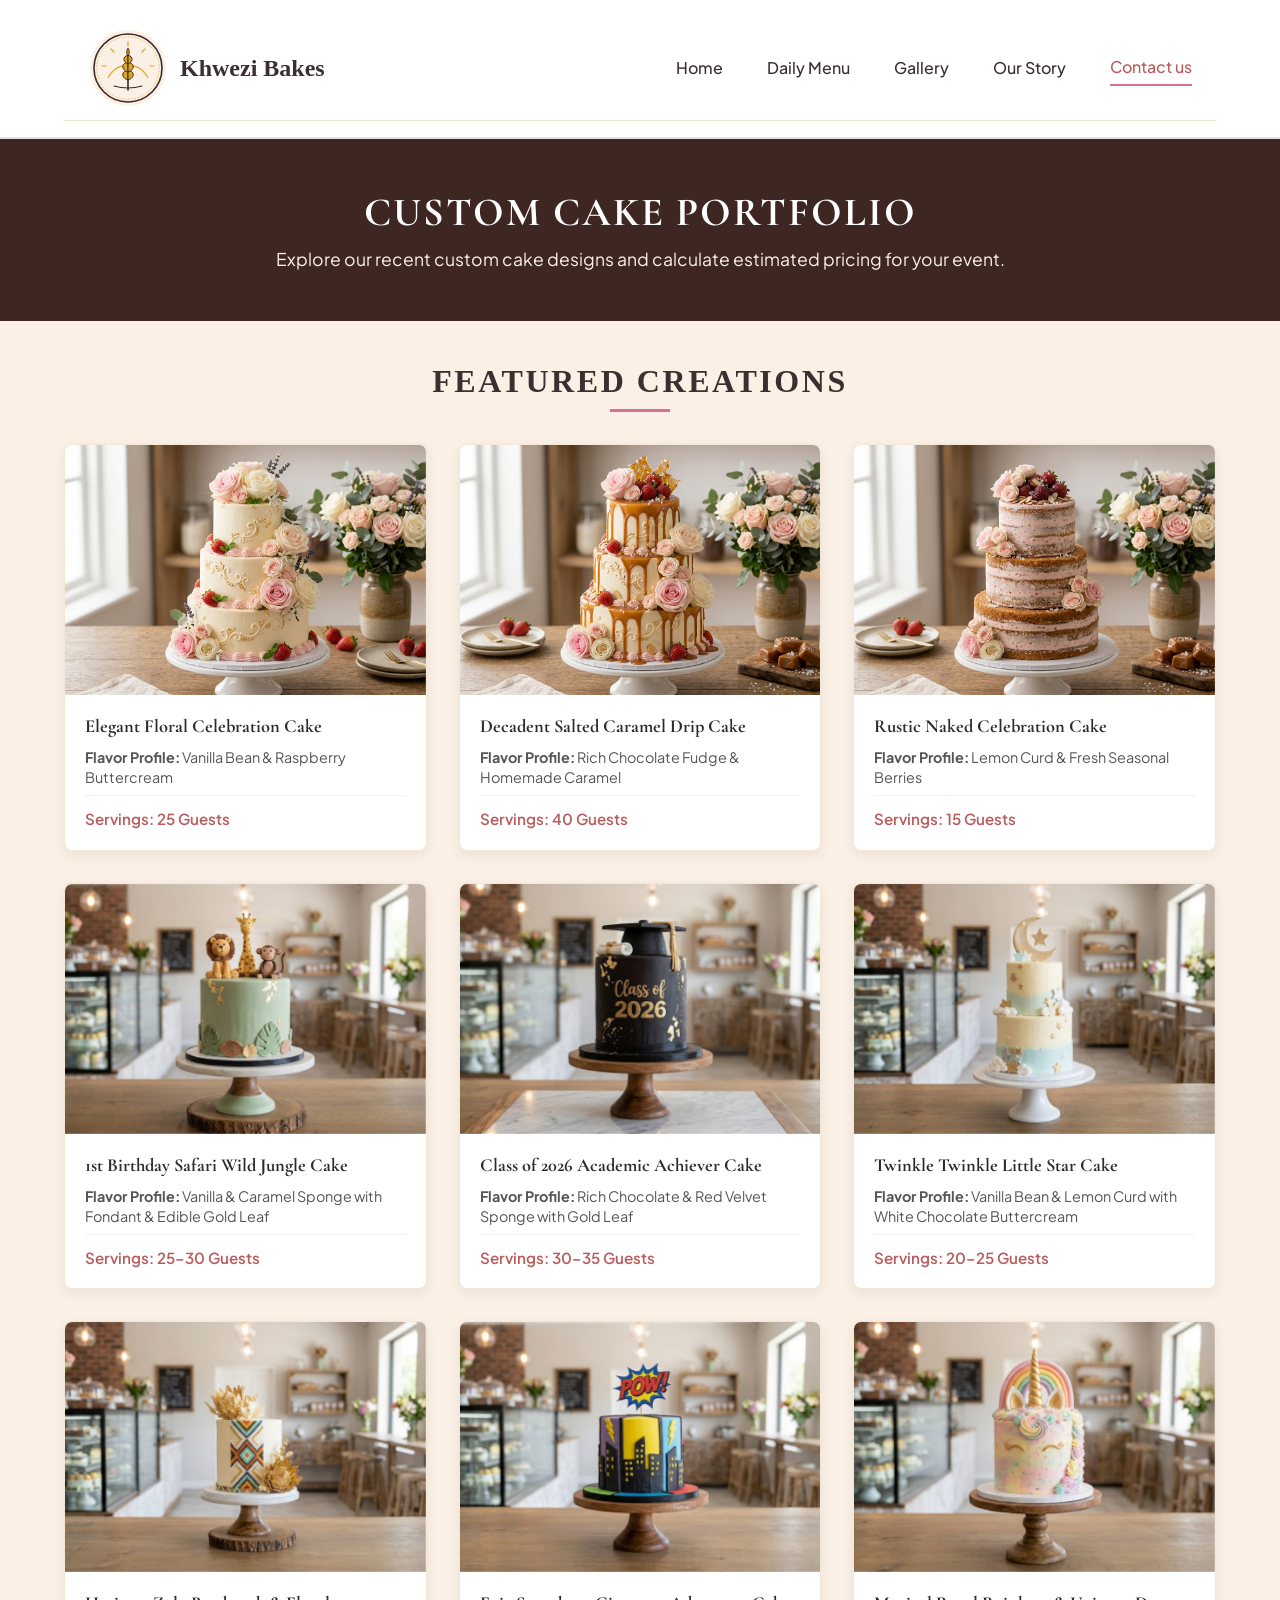
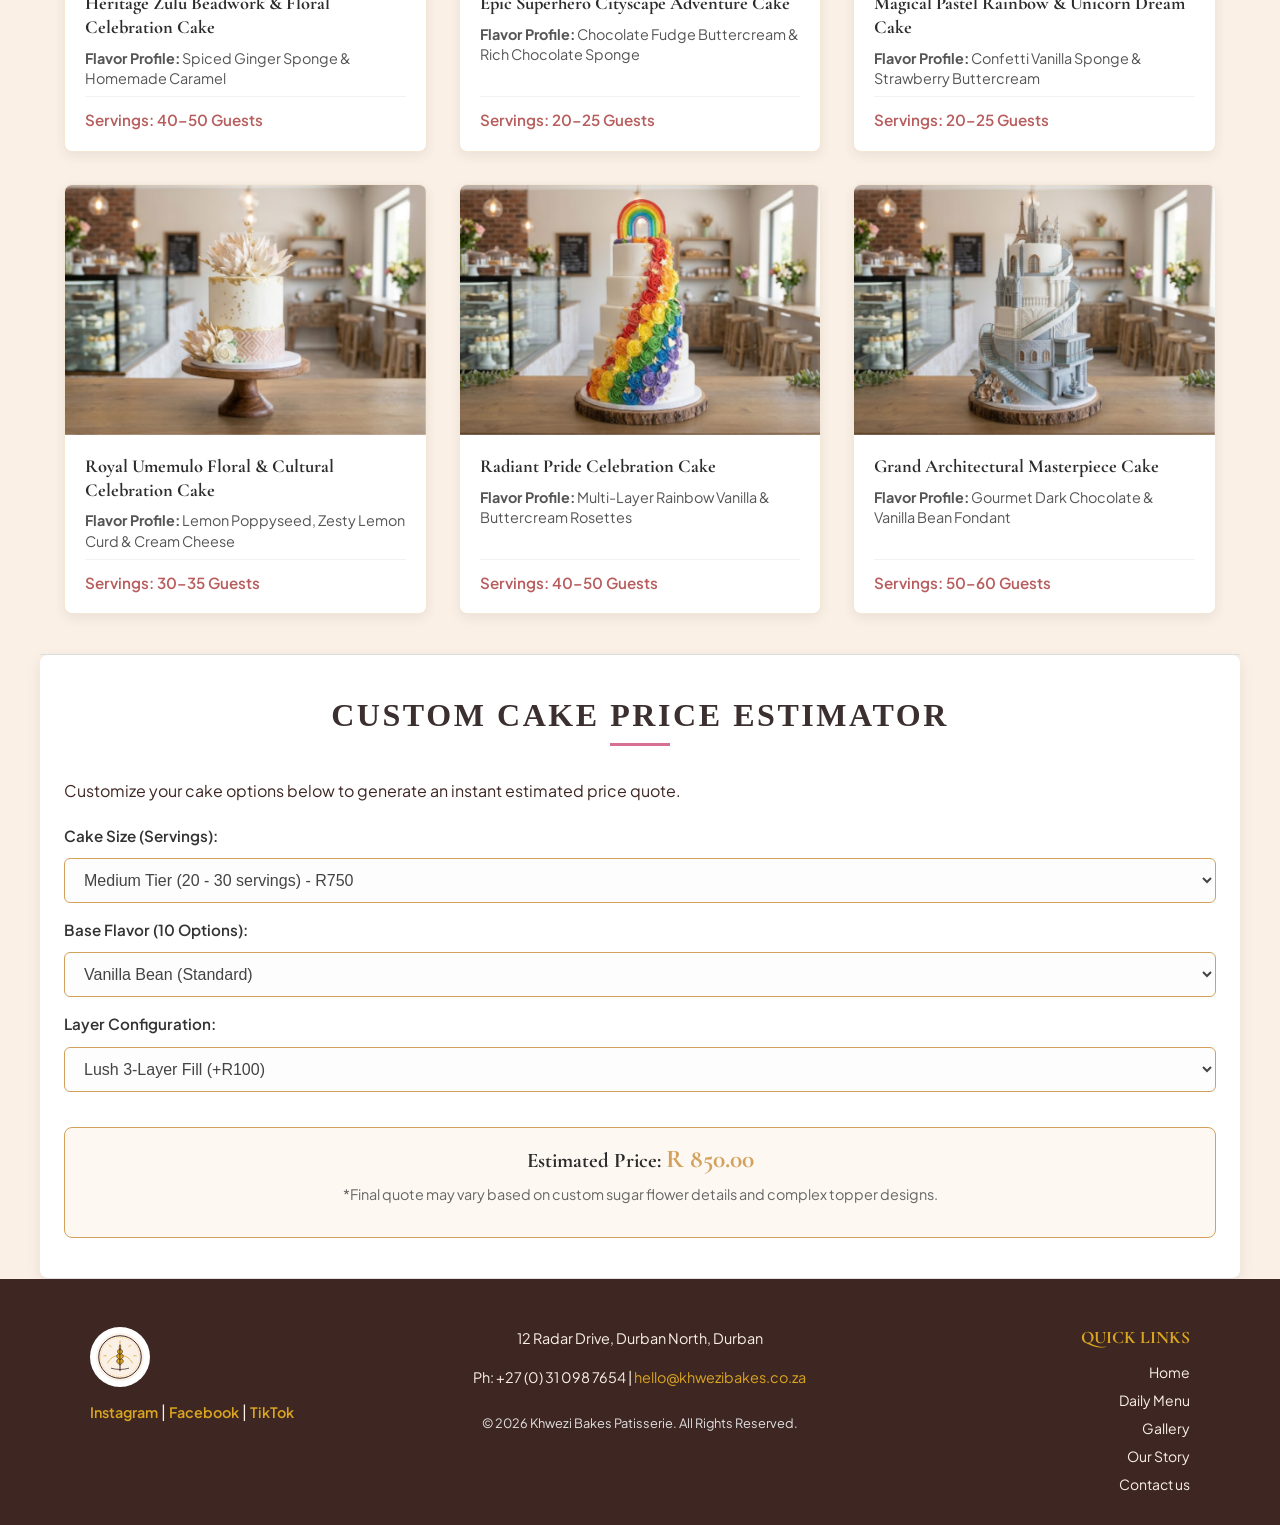
==== gallery.html @ 2f22a3a4 "import" ====
<!DOCTYPE html>
<html lang="en">

<head>
    <meta charset="UTF-8">
    <meta name="viewport" content="width=device-width, initial-scale=1.0">
    <title>Khwezi Bakes | Artisanal Bakery & Custom Cakes</title>
    <meta name="description"
        content="Khwezi Bakes offers fresh artisanal breads, flaky pastries, and custom celebration cakes in Durban North. Visit our daily menu and order today!">


    

    <!-- Open Graph Tags for Social Media Sharing -->
    <meta property="og:title" content="Khwezi Bakes | Artisanal Bakery">
    <meta property="og:description" content="Bringing warmth, light, and fresh baking to your family table.">
    <meta property="og:image" content="_images/logo.svg">
    <link rel="stylesheet" href="css_assets/styles.css">
</head>

<body>

    <!-- 
  Source Attribution:
  Code adapted from AI Collaborator (Gemini) assistance.
  Reason: Custom cake estimator logic.
  Date Accessed: October 2026.
-->
    <!-- HEADER & NAVIGATION  -->
    <header>
    <div id="navigation">
        <div class="nav-container">
            <!-- Logo + Title -->
            <a href="index.html" class="brand-link">
                <img src="_images/logo.svg" alt="Khwezi Bakes Logo" class="nav-logo">
                <h1>Khwezi Bakes</h1>
            </a>
            
            <!-- Mobile Hamburger Toggle Button -->
            <button class="hamburger-toggle" id="hamburgerToggle" aria-label="Toggle Navigation Menu">
                <span class="bar"></span>
                <span class="bar"></span>
                <span class="bar"></span>
            </button>

            <!-- Navigation Links -->
            <nav class="nav-links" id="navLinks">
                <a href="index.html">Home</a>
                <a href="menu.html">Daily Menu</a>
                <a href="gallery.html">Gallery</a>
                <a href="story.html">Our Story</a>
                <a href="contact.html" class="active">Contact us</a>
            </nav>
        </div>
    </div>
</header>

    <main>
        <!-- PAGE HERO / HEADER -->
        <section class="page-title-section">
            <h2>Custom Cake Portfolio</h2>
            <p>Explore our recent custom cake designs and calculate estimated pricing for your event.</p>
        </section>

        <!-- PORTFOLIO GALLERY GRID -->
        <section class="section-container gallery-section">
            <h2 class="section-title">FEATURED CREATIONS</h2>
            <div class="card-grid-3">

                <!-- Original 3 Featured Creations -->
                <div class="item-card">
                    <img src="_images/most-wanted-1.jpg" alt="Elegant Floral Celebration Cake" class="responsive-img">
                    <div class="card-body">
                        <h3>Elegant Floral Celebration Cake</h3>
                        <p><strong>Flavor Profile:</strong> Vanilla Bean & Raspberry Buttercream</p>
                        <p class="price-tag">Servings: 25 Guests</p>
                    </div>
                </div>

                <div class="item-card">
                    <img src="_images/most-wanted-2.jpg" alt="Decadent Salted Caramel Drip Cake" class="responsive-img">
                    <div class="card-body">
                        <h3>Decadent Salted Caramel Drip Cake</h3>
                        <p><strong>Flavor Profile:</strong> Rich Chocolate Fudge & Homemade Caramel</p>
                        <p class="price-tag">Servings: 40 Guests</p>
                    </div>
                </div>

                <div class="item-card">
                    <img src="_images/most-wanted-3.jpg" alt="Rustic Naked Celebration Cake" class="responsive-img">
                    <div class="card-body">
                        <h3>Rustic Naked Celebration Cake</h3>
                        <p><strong>Flavor Profile:</strong> Lemon Curd & Fresh Seasonal Berries</p>
                        <p class="price-tag">Servings: 15 Guests</p>
                    </div>
                </div>

                <!-- 9 Expanded Catalog Creations -->
                <div class="item-card">
                    <img src="_images/baby-theme-cake.jpg" alt="1st Birthday Safari Wild Jungle Cake"
                        class="responsive-img">
                    <div class="card-body">
                        <h3>1st Birthday Safari Wild Jungle Cake</h3>
                        <p><strong>Flavor Profile:</strong> Vanilla & Caramel Sponge with Fondant & Edible Gold Leaf</p>
                        <p class="price-tag">Servings: 25–30 Guests</p>
                    </div>
                </div>

                <div class="item-card">
                    <img src="_images/gradu-ate.jpg" alt="Class of 2026 Academic Achiever Cake" class="responsive-img">
                    <div class="card-body">
                        <h3>Class of 2026 Academic Achiever Cake</h3>
                        <p><strong>Flavor Profile:</strong> Rich Chocolate & Red Velvet Sponge with Gold Leaf</p>
                        <p class="price-tag">Servings: 30–35 Guests</p>
                    </div>
                </div>

                <div class="item-card">
                    <img src="_images/oh-baby.jpg" alt="Twinkle Twinkle Little Star Cake" class="responsive-img">
                    <div class="card-body">
                        <h3>Twinkle Twinkle Little Star Cake</h3>
                        <p><strong>Flavor Profile:</strong> Vanilla Bean & Lemon Curd with White Chocolate Buttercream
                        </p>
                        <p class="price-tag">Servings: 20–25 Guests</p>
                    </div>
                </div>

                <div class="item-card">
                    <img src="_images/traditional-bakes.jpg" alt="Heritage Zulu Beadwork & Floral Celebration Cake"
                        class="responsive-img">
                    <div class="card-body">
                        <h3>Heritage Zulu Beadwork & Floral Celebration Cake</h3>
                        <p><strong>Flavor Profile:</strong> Spiced Ginger Sponge & Homemade Caramel</p>
                        <p class="price-tag">Servings: 40–50 Guests</p>
                    </div>
                </div>

                <div class="item-card">
                    <img src="_images/superhero-cake.jpg" alt="Epic Superhero Cityscape Adventure Cake"
                        class="responsive-img">
                    <div class="card-body">
                        <h3>Epic Superhero Cityscape Adventure Cake</h3>
                        <p><strong>Flavor Profile:</strong> Chocolate Fudge Buttercream & Rich Chocolate Sponge</p>
                        <p class="price-tag">Servings: 20–25 Guests</p>
                    </div>
                </div>

                <div class="item-card">
                    <img src="_images/unicorn-cake.jpg" alt="Magical Pastel Rainbow & Unicorn Dream Cake"
                        class="responsive-img">
                    <div class="card-body">
                        <h3>Magical Pastel Rainbow & Unicorn Dream Cake</h3>
                        <p><strong>Flavor Profile:</strong> Confetti Vanilla Sponge & Strawberry Buttercream</p>
                        <p class="price-tag">Servings: 20–25 Guests</p>
                    </div>
                </div>

                <div class="item-card">
                    <img src="_images/floral-elegance.jpg" alt="Royal Umemulo Floral & Cultural Celebration Cake"
                        class="responsive-img">
                    <div class="card-body">
                        <h3>Royal Umemulo Floral & Cultural Celebration Cake</h3>
                        <p><strong>Flavor Profile:</strong> Lemon Poppyseed, Zesty Lemon Curd & Cream Cheese</p>
                        <p class="price-tag">Servings: 30–35 Guests</p>
                    </div>
                </div>

                <div class="item-card">
                    <img src="_images/pride-celebration.jpg" alt="Radiant Pride Celebration Cake"
                        class="responsive-img">
                    <div class="card-body">
                        <h3>Radiant Pride Celebration Cake</h3>
                        <p><strong>Flavor Profile:</strong> Multi-Layer Rainbow Vanilla & Buttercream Rosettes</p>
                        <p class="price-tag">Servings: 40–50 Guests</p>
                    </div>
                </div>

                <div class="item-card">
                    <img src="_images/castle-queen.jpg" alt="Grand Architectural Masterpiece Cake"
                        class="responsive-img">
                    <div class="card-body">
                        <h3>Grand Architectural Masterpiece Cake</h3>
                        <p><strong>Flavor Profile:</strong> Gourmet Dark Chocolate & Vanilla Bean Fondant</p>
                        <p class="price-tag">Servings: 50–60 Guests</p>
                    </div>
                </div>

            </div>
        </section>

        <!-- CUSTOM CAKE PRICE ESTIMATOR -->
        <section class="section-container price-estimator-section">
            <h2 class="section-title">Custom Cake Price Estimator</h2>
            <p>Customize your cake options below to generate an instant estimated price quote.</p>

            <div class="estimator-form">
                <label for="cakeSize">Cake Size (Servings):</label>
                <select id="cakeSize">
                    <option value="450">Small Tier (10 - 15 servings) - R450</option>
                    <option value="750" selected>Medium Tier (20 - 30 servings) - R750</option>
                    <option value="1200">Large Tier (40 - 50 servings) - R1200</option>
                    <option value="1800">Two-Tier Celebration (60 - 80 servings) - R1800</option>
                </select>

                <label for="cakeFlavor">Base Flavor (10 Options):</label>
                <select id="cakeFlavor">
                    <option value="0">Vanilla Bean (Standard)</option>
                    <option value="0">Classic Chocolate (Standard)</option>
                    <option value="50">Rich Red Velvet (+R50)</option>
                    <option value="40">Lemon Poppyseed (+R40)</option>
                    <option value="60">Blueberry Compote Sponge (+R60)</option>
                    <option value="70">Salted Caramel Sponge (+R70)</option>
                    <option value="80">Carrot & Pecan Spice (+R80)</option>
                    <option value="60">Zesty Orange Blossom (+R60)</option>
                    <option value="90">Hazelnut Praline (+R90)</option>
                    <option value="50">Marble Chocolate-Vanilla (+R50)</option>
                </select>

                <label for="cakeLayers">Layer Configuration:</label>
                <select id="cakeLayers">
                    <option value="0">Standard 2-Layer Fill</option>
                    <option value="100" selected>Lush 3-Layer Fill (+R100)</option>
                    <option value="200">Extra Tall 4-Layer (+R200)</option>
                </select>

                <div class="estimator-result"
                    style="margin-top: 20px; padding: 15px; background: #fdf8f2; border: 1px solid #d3a15c; text-align: center;">
                    <h3>Estimated Price: <span id="estimatedPrice">R 850.00</span></h3>
                    <p style="font-size: 0.9rem; color: #666;">*Final quote may vary based on custom sugar flower
                        details and complex topper designs.</p>
                </div>
            </div>
        </section>
    </main>

    <!-- IMAGE LIGHTBOX MODAL -->
    <div id="imageModal" class="image-modal">
        <span class="close-modal">&times;</span>
        <img class="modal-content" id="modalImg" alt="Enlarged Cake Preview">
    </div>

    <!-- FOOTER -->
    <footer class="site-footer">
        <div class="footer-container">
            <div class="footer-col footer-left">
                <img src="_images/logo.svg" alt="Khwezi Bakes Logo" class="footer-logo">
                <div class="social-links">
                    <a href="https://www.instagram.com/khwezibakes_sa/" target="_blank"
                        rel="noopener noreferrer">Instagram</a> |
                    <a href="https://www.facebook.com/share/19zCnnTtfj/" target="_blank"
                        rel="noopener noreferrer">Facebook</a> |
                    <a href="https://www.tiktok.com/@khwezi.bakes.pati" target="_blank"
                        rel="noopener noreferrer">TikTok</a>
                </div>
            </div>

            <div class="footer-col footer-center">
                <p class="footer-address">12 Radar Drive, Durban North, Durban</p>
                <p class="footer-contact">Ph: +27 (0) 31 098 7654 | <a
                        href="mailto:hello@khwezibakes.co.za">hello@khwezibakes.co.za</a></p>
                <p class="copyright">&copy; 2026 Khwezi Bakes Patisserie. All Rights Reserved.</p>
            </div>

            <div class="footer-col footer-right">
                <h4>QUICK LINKS</h4>
                <div class="footer-nav">
                    <a href="index.html">Home</a>
                    <a href="menu.html">Daily Menu</a>
                    <a href="gallery.html">Gallery</a>
                    <a href="story.html">Our Story</a>
                    <a href="contact.html">Contact us</a>
                </div>
            </div>
        </div>
    </footer>
    <script src="script.js"></script>
</body>

</html>
---- css_assets/styles.css ----
/* 
  Source Attribution:
  Code adapted from AI Collaborator (Gemini) assistance.
  Reason: Implemented to style active filter buttons and handle smooth fade-and-scale transition animations for menu item filtering.
  Date Accessed: October 2026.
*/

/* Fonts  */
@import url('https://fonts.googleapis.com/css2?family=Cormorant+Garamond:ital,wght@0,400;0,600;0,700;1,400&family=Plus+Jakarta+Sans:wght@400;600;700&display=swap');

/* 1.CSS Variables */
* {
    margin: 0;
    padding: 0;
    box-sizing: border-box;
}

:root {
    --bg-cream: #FAF0E6;
    --text-chocolate: #3E2723;
    --accent-terracotta: #D87093;
    --accent-wheat: #DAA520;
    --border-gray: #E0E0E0;
    --white: #FFFFFF;
    
    --font-heading: 'Cormorant Garamond', serif;
    --font-body: 'Plus Jakarta Sans', sans-serif;
}

body {
    font-family: var(--font-body);
    background-color: var(--bg-cream);
    color: var(--text-chocolate);
    line-height: 1.6;
    font-size: 1rem;
}

/* 2. Typography */
h1, h2, h3, h4 {
    font-family: var(--font-heading);
    color: var(--text-chocolate);
    font-weight: 700;
    line-height: 1.25;
}

h1 {
    font-size: 2.2rem;
}

h2.section-title {
    font-size: 2rem;
    text-align: center;
    text-transform: uppercase;
    letter-spacing: 0.08em;
    margin-bottom: 1.5rem;
    position: relative;
    padding-bottom: 0.5rem;
}

h2.section-title::after {
    content: '';
    display: block;
    width: 60px;
    height: 3px;
    background-color: var(--accent-terracotta);
    margin: 0.5rem auto 0 auto;
}

h3 {
    font-size: 1.4rem;
    margin-bottom: 0.5rem;
}

p {
    margin-bottom: 1rem;
}

/* 3. Responsive images & media */
.responsive-img, img {
    max-width: 100%;
    height: auto;
    display: block;
}

/* 4. Buttons and interactive elements */
.btn {
    display: inline-block;
    padding: 0.75rem 1.75rem;
    font-family: var(--font-body);
    font-weight: 600;
    text-decoration: none;
    text-transform: uppercase;
    font-size: 0.875rem;
    letter-spacing: 0.05em;
    border-radius: 4px;
    transition: all 0.3s ease;
    cursor: pointer;
    border: 2px solid transparent;
}

.btn-primary {
    background-color: var(--accent-terracotta);
    color: var(--white);
}

.btn-primary:hover,
.btn-primary:focus {
    background-color: var(--text-chocolate);
    color: var(--bg-cream);
}

.btn-secondary {
    background-color: transparent;
    border-color: var(--text-chocolate);
    color: var(--text-chocolate);
}

.btn-secondary:hover,
.btn-secondary:focus {
    background-color: var(--text-chocolate);
    color: var(--bg-cream);
}

/* 5. Header and navigation table structure */
header {
    background-color: var(--white);
    border-bottom: 2px solid var(--border-gray);
    padding: 1rem 5%;
    position: sticky;
    top: 0;
    z-index: 100;
}

#navigation table {
    width: 100%;
    border-collapse: collapse;
}

#navigation td {
    vertical-align: middle;
}

td.logo-cell {
    width: 100px;
}

#navigation img {
    max-width: 80px;
    height: auto;
    display: block;
}

nav {
    text-align: right;
}

nav a {
    text-decoration: none;
    color: var(--text-chocolate);
    font-weight: 600;
    margin-left: 1.25rem;
    padding: 0.25rem 0;
    transition: color 0.3s ease;
}

nav a:hover,
nav a:focus {
    color: var(--accent-terracotta);
}

nav a.active {
    color: var(--accent-terracotta);
    border-bottom: 2px solid var(--accent-terracotta);
}

/*6. Layout and containers */
.section-container {
    max-width: 1100px;
    margin: 0 auto;
    padding: 3.5rem 1.5rem;
    border-bottom: 1px solid var(--border-gray);
}

.cta-wrap {
    text-align: center;
    margin-top: 2rem;
}

/*  7. Page title and hero sections*/
.page-title-section {
    background-color: var(--text-chocolate);
    color: var(--white);
    text-align: center;
    padding: 3rem 1.5rem;
}

.page-title-section h2 {
    font-size: 2.5rem;
    color: var(--white);
    text-transform: uppercase;
    letter-spacing: 0.05em;
    margin-bottom: 0.5rem;
}

.page-title-section p {
    font-size: 1.1rem;
    color: var(--bg-cream);
    margin-bottom: 0;
}

.hero-section {
    background: linear-gradient(rgba(62, 39, 35, 0.65), rgba(62, 39, 35, 0.65)), url('../_images/hero-bg.jpg') center/cover no-repeat;
    color: var(--white);
    text-align: center;
    padding: 5rem 1.5rem;
}

.hero-section h2 {
    font-size: 3rem;
    color: var(--white);
    margin-bottom: 1rem;
}

.hero-section p {
    font-size: 1.25rem;
    max-width: 700px;
    margin: 0 auto 2rem auto;
    color: var(--bg-cream);
}

/* 8. Menu / category filters */
.filter-section {
    padding: 2rem 1.5rem;
}

.filter-group {
    display: flex;
    justify-content: center;
    flex-wrap: wrap;
    gap: 0.75rem;
}

.filter-btn {
    background-color: var(--white);
    border: 1px solid var(--text-chocolate);
    color: var(--text-chocolate);
    padding: 0.6rem 1.25rem;
    font-family: var(--font-body);
    font-size: 0.9rem;
    font-weight: 600;
    border-radius: 20px;
    cursor: pointer;
    transition: all 0.3s ease;
}

.filter-btn:hover,
.filter-btn.active {
    background-color: var(--text-chocolate);
    color: var(--white);
}

/* 9. SPECIAL OF THE DAY / FEATURED BANNERS */
.special-card {
    background-color: var(--white);
    border: 1px solid var(--border-gray);
    border-radius: 6px;
    display: flex;
    gap: 2rem;
    padding: 2rem;
    align-items: center;
    box-shadow: 0 4px 12px rgba(62, 39, 35, 0.05);
}

.special-image-wrap {
    flex: 1;
    max-width: 400px;
}

.special-image-wrap img {
    border-radius: 4px;
    width: 100%;
    height: 260px;
    object-fit: cover;
}

.special-details {
    flex: 1.2;
}

.price-tag {
    font-size: 1.25rem;
    font-weight: 700;
    color: var(--accent-terracotta);
    margin: 0.75rem 0 1.25rem 0;
}

/* 10. CARDS & GRID LAYOUTS (Products, Gallery, Team, Principles) */
.card-grid-3 {
    display: grid;
    grid-template-columns: repeat(3, 1fr);
    gap: 2rem;
    margin-top: 1.5rem;
}

.item-card {
    background-color: var(--white);
    border: 1px solid var(--border-gray);
    border-radius: 6px;
    overflow: hidden;
    box-shadow: 0 4px 12px rgba(62, 39, 35, 0.05);
    display: flex;
    flex-direction: column;
}

.item-card img {
    width: 100%;
    height: 220px;
    object-fit: cover;
}

.card-body {
    padding: 1.5rem;
    display: flex;
    flex-direction: column;
    flex-grow: 1;
    justify-content: space-between;
}

.narrative-content p {
    font-size: 1.05rem;
    line-height: 1.8;
}

.value-card {
    background-color: var(--white);
    border: 1px solid var(--border-gray);
    border-radius: 6px;
    padding: 1.75rem;
    box-shadow: 0 4px 12px rgba(62, 39, 35, 0.05);
    text-align: center;
}

.value-card h3 {
    color: var(--accent-terracotta);
    margin-bottom: 0.75rem;
}

.role-title {
    font-weight: 700;
    color: var(--accent-terracotta);
    font-size: 0.9rem;
    text-transform: uppercase;
    letter-spacing: 0.05em;
    margin-bottom: 0.75rem;
}

/* 11. FORMS & ESTIMATOR STYLES */
.estimator-card {
    background-color: var(--white);
    border: 1px solid var(--border-gray);
    border-radius: 6px;
    padding: 2.5rem;
    max-width: 750px;
    margin: 0 auto;
    box-shadow: 0 4px 12px rgba(62, 39, 35, 0.05);
}

.form-row {
    display: flex;
    gap: 1.5rem;
}

.form-row .form-group {
    flex: 1;
}

.form-group {
    margin-bottom: 1.5rem;
}

.form-group label {
    display: block;
    font-weight: 600;
    margin-bottom: 0.5rem;
    color: var(--text-chocolate);
}

.form-control {
    width: 100%;
    padding: 0.75rem 1rem;
    font-family: var(--font-body);
    font-size: 1rem;
    color: var(--text-chocolate);
    background-color: var(--bg-cream);
    border: 1px solid var(--border-gray);
    border-radius: 4px;
    outline: none;
    transition: border-color 0.3s ease;
}

.form-control:focus {
    border-color: var(--accent-terracotta);
}

textarea.form-control {
    resize: vertical;
    min-height: 120px;
}

.estimate-result {
    text-align: center;
    background-color: var(--bg-cream);
    padding: 1.25rem;
    border-radius: 4px;
    margin-top: 2rem;
    border: 1px dashed var(--accent-terracotta);
}

.estimate-result p {
    margin-bottom: 0;
    font-size: 1.1rem;
}

.estimate-price {
    font-size: 1.5rem;
    font-weight: 700;
    color: var(--accent-terracotta);
}

/*12. CONTACT INFO & MAP SECTION */
.contact-grid {
    display: grid;
    grid-template-columns: 1fr 1fr;
    gap: 2rem;
}

.info-card, .map-card {
    background-color: var(--white);
    border: 1px solid var(--border-gray);
    border-radius: 6px;
    padding: 2rem;
    box-shadow: 0 4px 12px rgba(62, 39, 35, 0.05);
}

.info-block {
    margin-bottom: 1.75rem;
}

.info-block:last-child {
    margin-bottom: 0;
}

.info-block h3, .map-card h3 {
    color: var(--accent-terracotta);
    margin-bottom: 0.75rem;
    border-bottom: 1px solid var(--border-gray);
    padding-bottom: 0.5rem;
}

.info-block a {
    color: var(--text-chocolate);
    text-decoration: none;
    font-weight: 600;
}

.info-block a:hover {
    color: var(--accent-terracotta);
}

.map-wrapper {
    border-radius: 4px;
    overflow: hidden;
    margin-top: 0.5rem;
}

/* 13. SITE FOOTER */
.site-footer {
    background-color: var(--text-chocolate);
    color: var(--bg-cream);
    padding: 3rem 5% 1.5rem 5%;
}

.footer-container {
    max-width: 1100px;
    margin: 0 auto;
    display: flex;
    justify-content: space-between;
    align-items: flex-start;
    gap: 2rem;
}

.footer-col {
    flex: 1;
}

.footer-logo {
    width: 60px;
    height: 60px;
    object-fit: contain;
    margin-bottom: 0.75rem;
    background-color: var(--white);
    padding: 5px;
    border-radius: 50%;
}

.social-links a {
    color: var(--accent-wheat);
    text-decoration: none;
    font-size: 0.9rem;
    font-weight: 600;
}

.social-links a:hover {
    color: var(--accent-terracotta);
}

.footer-center {
    text-align: center;
    font-size: 0.9rem;
}

.footer-center a {
    color: var(--accent-wheat);
    text-decoration: none;
}

.copyright {
    margin-top: 1.5rem;
    font-size: 0.8rem;
    color: var(--border-gray);
}

.footer-right {
    text-align: right;
}

.footer-right h4 {
    color: var(--accent-wheat);
    font-size: 1.1rem;
    margin-bottom: 0.75rem;
}

.footer-nav a {
    display: block;
    color: var(--bg-cream);
    text-decoration: none;
    font-size: 0.875rem;
    margin-bottom: 0.35rem;
}

.footer-nav a:hover {
    color: var(--accent-terracotta);
}

/* 14. RESPONSIVE BREAKPOINTS */
@media screen and (max-width: 900px) {
    .card-grid-3 {
        grid-template-columns: repeat(2, 1fr);
    }

    .contact-grid {
        grid-template-columns: 1fr;
    }

    .special-card {
        flex-direction: column;
        text-align: center;
    }

    .special-image-wrap {
        max-width: 100%;
        width: 100%;
    }

    .footer-container {
        flex-direction: column;
        text-align: center;
        gap: 2rem;
    }

    .footer-right {
        text-align: center;
    }
}

@media screen and (max-width: 768px) {
    #navigation table, 
    #navigation tr, 
    #navigation td {
        display: block;
        width: 100%;
        text-align: center;
    }

    #navigation img {
        margin: 0 auto;
    }

    nav {
        text-align: center;
        margin-top: 15px;
    }

    nav a {
        display: inline-block;
        margin: 5px;
    }

    .card-grid-3 {
        grid-template-columns: 1fr;
    }

    .form-row {
        flex-direction: column;
        gap: 0;
    }

    .estimator-card {
        padding: 1.5rem;
    }

    .hero-section h2 {
        font-size: 2.2rem;
    }
}

/* 
   MENU FILTERING STYLES & ANIMATIONS
   */

/* Active & Hover States for Filter Buttons */
.filter-btn {
    background-color: #f8f9fa;
    border: 2px solid #d3a15c;
    color: #333;
    border-radius: 20px;
    font-weight: 600;
    transition: all 0.3s ease;
}

.filter-btn:hover,
.filter-btn.active {
    background-color: #d3a15c;
    color: #ffffff;
    box-shadow: 0 4px 8px rgba(0, 0, 0, 0.1);
}

/* Card Animation Base */
.item-card {
    transition: opacity 0.4s ease, transform 0.4s ease;
    opacity: 1;
    transform: scale(1);
}

/* Hidden Card Animation State */
.item-card.is-hidden {
    opacity: 0;
    transform: scale(0.92);
    display: none !important;
}

/*HERO SLIDESHOW STYLES */
.hero-slideshow-container {
    position: relative;
    height: 450px;
    width: 100%;
    overflow: hidden;
    display: flex;
    align-items: center;
    justify-content: center;
    text-align: center;
    color: #ffffff;
}

/* Individual Slide Backgrounds */
.hero-slide {
    position: absolute;
    top: 0;
    left: 0;
    width: 100%;
    height: 100%;
    background-size: cover;
    background-position: center;
    opacity: 0;
    transition: opacity 1.2s ease-in-out;
    z-index: 1;
}

/* Active slide becomes visible */
.hero-slide.active {
    opacity: 1;
}

/* Dark overlay so white text stands out clearly against photos */
.hero-overlay {
    position: absolute;
    top: 0;
    left: 0;
    width: 100%;
    height: 100%;
    background-color: rgba(0, 0, 0, 0.45);
    z-index: 2;
}

/* Ensure text sits above background images and overlay */
.hero-content {
    position: relative;
    z-index: 3;
    max-width: 800px;
    padding: 0 20px;
}

.hero-content h1 {
    font-size: 2.5rem;
    margin-bottom: 15px;
    color: #ffffff;
}

.hero-content p {
    font-size: 1.15rem;
    margin-bottom: 25px;
}

/*CUSTOM CAKE PRICE ESTIMATOR STYLES */
.price-estimator-section {
    max-width: 650px;
    margin: 40px auto;
    padding: 30px;
    background-color: #ffffff;
    border-radius: 8px;
    box-shadow: 0 4px 15px rgba(0, 0, 0, 0.08);
}

.estimator-form {
    display: flex;
    flex-direction: column;
    gap: 15px;
    margin-top: 20px;
}

.estimator-form label {
    font-weight: 600;
    color: #333333;
    font-size: 0.95rem;
    margin-bottom: -5px;
}

.estimator-form select {
    width: 100%;
    padding: 12px 15px;
    border: 1.5px solid #d3a15c;
    border-radius: 6px;
    background-color: #fdfdfd;
    font-size: 1rem;
    color: #444444;
    outline: none;
    transition: border-color 0.3s ease, box-shadow 0.3s ease;
}

.estimator-form select:focus {
    border-color: #b8833e;
    box-shadow: 0 0 6px rgba(211, 161, 92, 0.4);
}

.estimator-result {
    margin-top: 25px;
    padding: 20px;
    background-color: #fdf8f2;
    border: 2px dashed #d3a15c;
    border-radius: 8px;
    text-align: center;
}

.estimator-result h3 {
    margin: 0 0 8px 0;
    color: #2c2c2c;
    font-size: 1.3rem;
}

.estimator-result #estimatedPrice {
    color: #d3a15c;
    font-size: 1.6rem;
    font-weight: 700;
}

/*  Khwezi Bakes - Responsive Contact Page Styles */

/* Main Container & Layout Setup */
.contact-container,
.contact-section {
    width: 100%;
    max-width: 1200px;
    margin: 0 auto;
    padding: 2rem 5%;
    box-sizing: border-box;
}

/* Flex / Grid wrapper for Form + Info Columns */
.contact-wrapper,
.contact-grid {
    display: flex;
    flex-wrap: wrap;
    gap: 2.5rem;
    width: 100%;
}

.contact-info,
.contact-form-container {
    flex: 1 1 450px; /* Expands on desktop, shrinks on smaller screens */
    min-width: 0;   /* Prevents overflow from long text/links */
}

/* Form Elements Responsiveness */
.contact-form {
    width: 100%;
    display: flex;
    flex-direction: column;
    gap: 1.25rem;
}

.form-group {
    width: 100%;
    display: flex;
    flex-direction: column;
}

.contact-form input,
.contact-form select,
.contact-form textarea {
    width: 100%;
    max-width: 100%;
    padding: 0.85rem 1rem;
    box-sizing: border-box; /* Ensures padding doesn't cause overflow */
    font-size: 1rem;
    border: 1px solid #ddd;
    border-radius: 6px;
}

/* Embedded Google Map Responsiveness */
.map-container,
.map-container iframe {
    width: 100% !important;
    max-width: 100%;
    height: 300px;
    border: 0;
    border-radius: 8px;
}

/* Mobile Breakpoint Adjustments (Phones < 768px) */
@media screen and (max-width: 768px) {
    .contact-container,
    .contact-section {
        padding: 1.5rem 1rem;
    }

    .contact-wrapper,
    .contact-grid {
        flex-direction: column; /* Stacks contact details and form vertically */
        gap: 2rem;
    }

    .contact-info,
    .contact-form-container {
        flex: 1 1 100%;
        width: 100%;
    }

    .section-title {
        font-size: 1.6rem;
    }

    .btn-submit,
    .contact-form button[type="submit"] {
        width: 100%; /* Full-width button on mobile touchscreens */
        padding: 0.9rem;
    }
}

/* Container image overflow wrapper */
.item-card {
    overflow: hidden; /* Keeps the enlarged image inside the rounded card corners */
}

/* Base image transition */
.item-card img.responsive-img {
    transition: transform 0.4s ease-in-out, filter 0.4s ease-in-out;
    will-change: transform;
}

/* Image Pop-Up / Zoom on Hover */
.item-card:hover img.responsive-img {
    transform: scale(1.08); /* Scales up the image inside the card */
    filter: brightness(1.03); /* Slightly enhances brightness on hover */
}

/* ==========================================
   Khwezi Bakes - Gallery & Estimator Styling
   ========================================== */

.section-container {
    width: 100%;
    max-width: 1200px;
    margin: 0 auto;
    padding: 2.5rem 1.5rem;
    box-sizing: border-box;
}

.section-title {
    text-align: center;
    font-family: serif;
    letter-spacing: 2px;
    color: #3b2f2f;
    margin-bottom: 2rem;
    font-size: 2rem;
}

/* 3-Column CSS Grid with Auto-fit Reflow */
.card-grid-3 {
    display: grid;
    grid-template-columns: repeat(auto-fit, minmax(300px, 1fr));
    gap: 2rem;
    width: 100%;
}

/* Individual Card Styling */
.item-card {
    background-color: #ffffff;
    border-radius: 8px;
    overflow: hidden;
    box-shadow: 0 4px 12px rgba(59, 47, 47, 0.08);
    display: flex;
    flex-direction: column;
    border: 1px solid rgba(211, 161, 92, 0.25);
    transition: transform 0.3s ease, box-shadow 0.3s ease;
}

/* Hover Zoom Effect on Images */
.item-card img.responsive-img {
    width: 100%;
    height: 250px;
    object-fit: cover;
    display: block;
    cursor: pointer;
    transition: transform 0.4s ease, filter 0.4s ease;
}

.item-card:hover img.responsive-img {
    transform: scale(1.06);
    filter: brightness(1.02);
}

.item-card:hover {
    transform: translateY(-5px);
    box-shadow: 0 8px 20px rgba(59, 47, 47, 0.15);
}

/* Card Content Flexbox */
.card-body {
    padding: 1.25rem;
    display: flex;
    flex-direction: column;
    flex-grow: 1;
    gap: 0.5rem;
}

.card-body h3 {
    font-size: 1.15rem;
    color: #2c2c2c;
    margin: 0;
    font-weight: 700;
    line-height: 1.3;
}

.card-body p {
    font-size: 0.9rem;
    color: #555555;
    line-height: 1.4;
    margin: 0;
}

.card-body .price-tag {
    font-size: 0.95rem;
    font-weight: 600;
    color: #b85d5d;
    margin-top: auto;
    padding-top: 0.75rem;
    border-top: 1px solid #f2f2f2;
}

/* Fullscreen Pop-Up Lightbox Modal */
.image-modal {
    display: none;
    position: fixed;
    z-index: 2000;
    top: 0;
    left: 0;
    width: 100%;
    height: 100%;
    background-color: rgba(0, 0, 0, 0.85);
    justify-content: center;
    align-items: center;
}

.modal-content {
    max-width: 90%;
    max-height: 85vh;
    border-radius: 8px;
    box-shadow: 0 5px 25px rgba(0, 0, 0, 0.5);
    animation: zoomIn 0.3s ease;
}

.close-modal {
    position: absolute;
    top: 20px;
    right: 35px;
    color: #ffffff;
    font-size: 40px;
    font-weight: bold;
    cursor: pointer;
}

@keyframes zoomIn {
    from { transform: scale(0.7); opacity: 0; }
    to { transform: scale(1); opacity: 1; }
}

/* Responsive Breakpoint for Mobile Screens */
@media screen and (max-width: 768px) {
    .card-grid-3 {
        grid-template-columns: 1fr;
    }
}

/* ==========================================
   Khwezi Bakes - Navigation & Hamburger Menu
   ========================================== */

#navigation {
    background-color: #ffffff;
    border-bottom: 1px solid rgba(211, 161, 92, 0.3);
    padding: 1rem 5%;
    position: relative;
    z-index: 1000;
}

.nav-container {
    display: flex;
    justify-content: space-between;
    align-items: center;
    max-width: 1200px;
    margin: 0 auto;
}

.brand-link {
    display: flex;
    align-items: center;
    gap: 1rem;
    text-decoration: none;
}

.nav-logo {
    height: 45px;
    width: auto;
}

.brand-link h1 {
    font-family: serif;
    font-size: 1.6rem;
    color: #3b2f2f;
    margin: 0;
}

/* Desktop Navigation Links */
.nav-links {
    display: flex;
    gap: 1.5rem;
    align-items: center;
}

.nav-links a {
    text-decoration: none;
    color: #3b2f2f;
    font-weight: 500;
    font-size: 1rem;
    transition: color 0.2s ease;
}

.nav-links a:hover,
.nav-links a.active {
    color: #b85d5d;
}

/* Hamburger Button Hidden on Desktop */
.hamburger-toggle {
    display: none;
    flex-direction: column;
    justify-content: space-between;
    width: 30px;
    height: 21px;
    background: transparent;
    border: none;
    cursor: pointer;
    padding: 0;
    z-index: 1100;
}

.hamburger-toggle .bar {
    height: 3px;
    width: 100%;
    background-color: #3b2f2f;
    border-radius: 2px;
    transition: all 0.3s ease-in-out;
}

/* Mobile Viewport Styles (< 768px) */
@media screen and (max-width: 768px) {
    .hamburger-toggle {
        display: flex;
    }

    .nav-links {
        position: absolute;
        top: 100%;
        left: 0;
        width: 100%;
        background-color: #ffffff;
        flex-direction: column;
        align-items: center;
        gap: 0;
        max-height: 0;
        overflow: hidden;
        transition: max-height 0.4s ease-in-out, box-shadow 0.3s ease;
        box-shadow: 0 10px 15px rgba(0, 0, 0, 0.05);
    }

    .nav-links a {
        width: 100%;
        text-align: center;
        padding: 1rem 0;
        border-top: 1px solid #f8f8f8;
    }

    /* Active Dropdown State */
    .nav-links.active {
        max-height: 350px;
    }

    /* Animated 'X' Icon Transformation */
    .hamburger-toggle.active .bar:nth-child(1) {
        transform: translateY(9px) rotate(45deg);
    }

    .hamburger-toggle.active .bar:nth-child(2) {
        opacity: 0;
    }

    .hamburger-toggle.active .bar:nth-child(3) {
        transform: translateY(-9px) rotate(-45deg);
    }
}

/* Mobile Viewport Styles (< 768px) */
@media screen and (max-width: 768px) {
    .hamburger-toggle {
        display: flex;
    }

    /* Completely hide menu by default on mobile */
    .nav-links {
        display: none; 
        position: absolute;
        top: 100%;
        left: 0;
        width: 100%;
        background-color: #ffffff;
        flex-direction: column;
        align-items: center;
        box-shadow: 0 10px 15px rgba(0, 0, 0, 0.08);
        z-index: 1000;
    }

    /* Show menu when the JavaScript toggles the .active class */
    .nav-links.active {
        display: flex;
    }

    .nav-links a {
        width: 100%;
        text-align: center;
        padding: 1rem 0;
        border-top: 1px solid #f8f8f8;
    }

    /* Animated 'X' Icon Transformation */
    .hamburger-toggle.active .bar:nth-child(1) {
        transform: translateY(9px) rotate(45deg);
    }

    .hamburger-toggle.active .bar:nth-child(2) {
        opacity: 0;
    }

    .hamburger-toggle.active .bar:nth-child(3) {
        transform: translateY(-9px) rotate(-45deg);
    }
}

/* ==========================================
   MOBILE RESPONSIVENESS OVERRIDES (< 768px)
   ========================================== */

@media screen and (max-width: 768px) {
    /* 1. Force Hamburger Menu to Hide by Default */
    .nav-links {
        display: none !important;
        position: absolute;
        top: 100%;
        left: 0;
        width: 100%;
        background-color: #ffffff;
        flex-direction: column;
        align-items: center;
        box-shadow: 0 10px 20px rgba(0, 0, 0, 0.1);
        z-index: 1000;
        padding: 0;
        margin: 0;
    }

    /* Show links when active class is added by JavaScript */
    .nav-links.active {
        display: flex !important;
    }

    .nav-links a {
        width: 100%;
        text-align: center;
        padding: 1rem 0;
        border-top: 1px solid #f2f2f2;
    }

    /* Ensure hamburger toggle is visible */
    .hamburger-toggle {
        display: flex !important;
    }

    /* 2. Fix Contact Page & Map Overflow on Mobile */
    .contact-container,
    .contact-section,
    .section-container {
        width: 100% !important;
        max-width: 100% !important;
        padding-left: 10px !important;
        padding-right: 10px !important;
        box-sizing: border-box !important;
        overflow-x: hidden;
    }

    /* Prevent long text or address strings from breaking layout */
    .contact-info p, 
    .contact-info td, 
    .contact-info div {
        word-break: break-word;
        font-size: 0.95rem;
    }

    /* Make Google Maps iframe fully responsive and fit mobile screens */
    iframe, 
    .map-container iframe {
        width: 100% !important;
        max-width: 100% !important;
        height: 280px !important;
        border: none;
    }
}

/* ==========================================
   FINAL MOBILE HEADER FIX
   ========================================== */

@media screen and (max-width: 768px) {
    /* Ensure header container is relative for absolute menu positioning */
    #navigation {
        position: relative;
    }

    .nav-container {
        display: flex;
        justify-content: space-between;
        align-items: center;
        width: 100%;
    }

    /* Hide the navigation links completely by default */
    .nav-links {
        display: none !important;
        position: absolute;
        top: 100%;
        left: 0;
        width: 100%;
        background-color: #ffffff;
        flex-direction: column;
        align-items: center;
        box-shadow: 0 10px 20px rgba(0, 0, 0, 0.1);
        z-index: 1000;
        margin: 0;
        padding: 0;
    }

    /* Show the links only when JavaScript adds the .active class */
    .nav-links.active {
        display: flex !important;
    }

    .nav-links a {
        width: 100%;
        text-align: center;
        padding: 1rem 0;
        border-top: 1px solid #f2f2f2;
    }

    .hamburger-toggle {
        display: flex !important;
    }
}

/* ==========================================
   Header & Mobile Navigation Layout
   ========================================== */

#navigation {
    background-color: #ffffff;
    border-bottom: 1px solid rgba(211, 161, 92, 0.3);
    padding: 0.75rem 1.5rem;
    position: relative;
    z-index: 1000;
}

.nav-container {
    display: flex;
    justify-content: space-between;
    align-items: center;
    max-width: 1200px;
    margin: 0 auto;
}

.brand-link {
    display: flex;
    align-items: center;
    gap: 0.75rem;
    text-decoration: none;
}

.nav-logo {
    height: 40px;
    width: auto;
}

.brand-link h1 {
    font-family: serif;
    font-size: 1.5rem;
    color: #3b2f2f;
    margin: 0;
}

.nav-links {
    display: flex;
    gap: 1.5rem;
    align-items: center;
}

.nav-links a {
    text-decoration: none;
    color: #3b2f2f;
    font-weight: 500;
}

.nav-links a.active {
    color: #b85d5d;
}

.hamburger-toggle {
    display: none;
    flex-direction: column;
    justify-content: space-between;
    width: 28px;
    height: 20px;
    background: transparent;
    border: none;
    cursor: pointer;
    padding: 0;
}

.hamburger-toggle .bar {
    height: 3px;
    width: 100%;
    background-color: #3b2f2f;
    border-radius: 2px;
}

/* Mobile Screens Screen Adjustments */
@media screen and (max-width: 768px) {
    .hamburger-toggle {
        display: flex !important;
    }

    .nav-links {
        display: none !important;
        position: absolute;
        top: 100%;
        left: 0;
        width: 100%;
        background-color: #ffffff;
        flex-direction: column;
        align-items: center;
        box-shadow: 0 8px 15px rgba(0, 0, 0, 0.1);
        padding: 0;
        margin: 0;
    }

    .nav-links.active {
        display: flex !important;
    }

    .nav-links a {
        width: 100%;
        text-align: center;
        padding: 0.85rem 0;
        border-top: 1px solid #f2f2f2;
    }
}
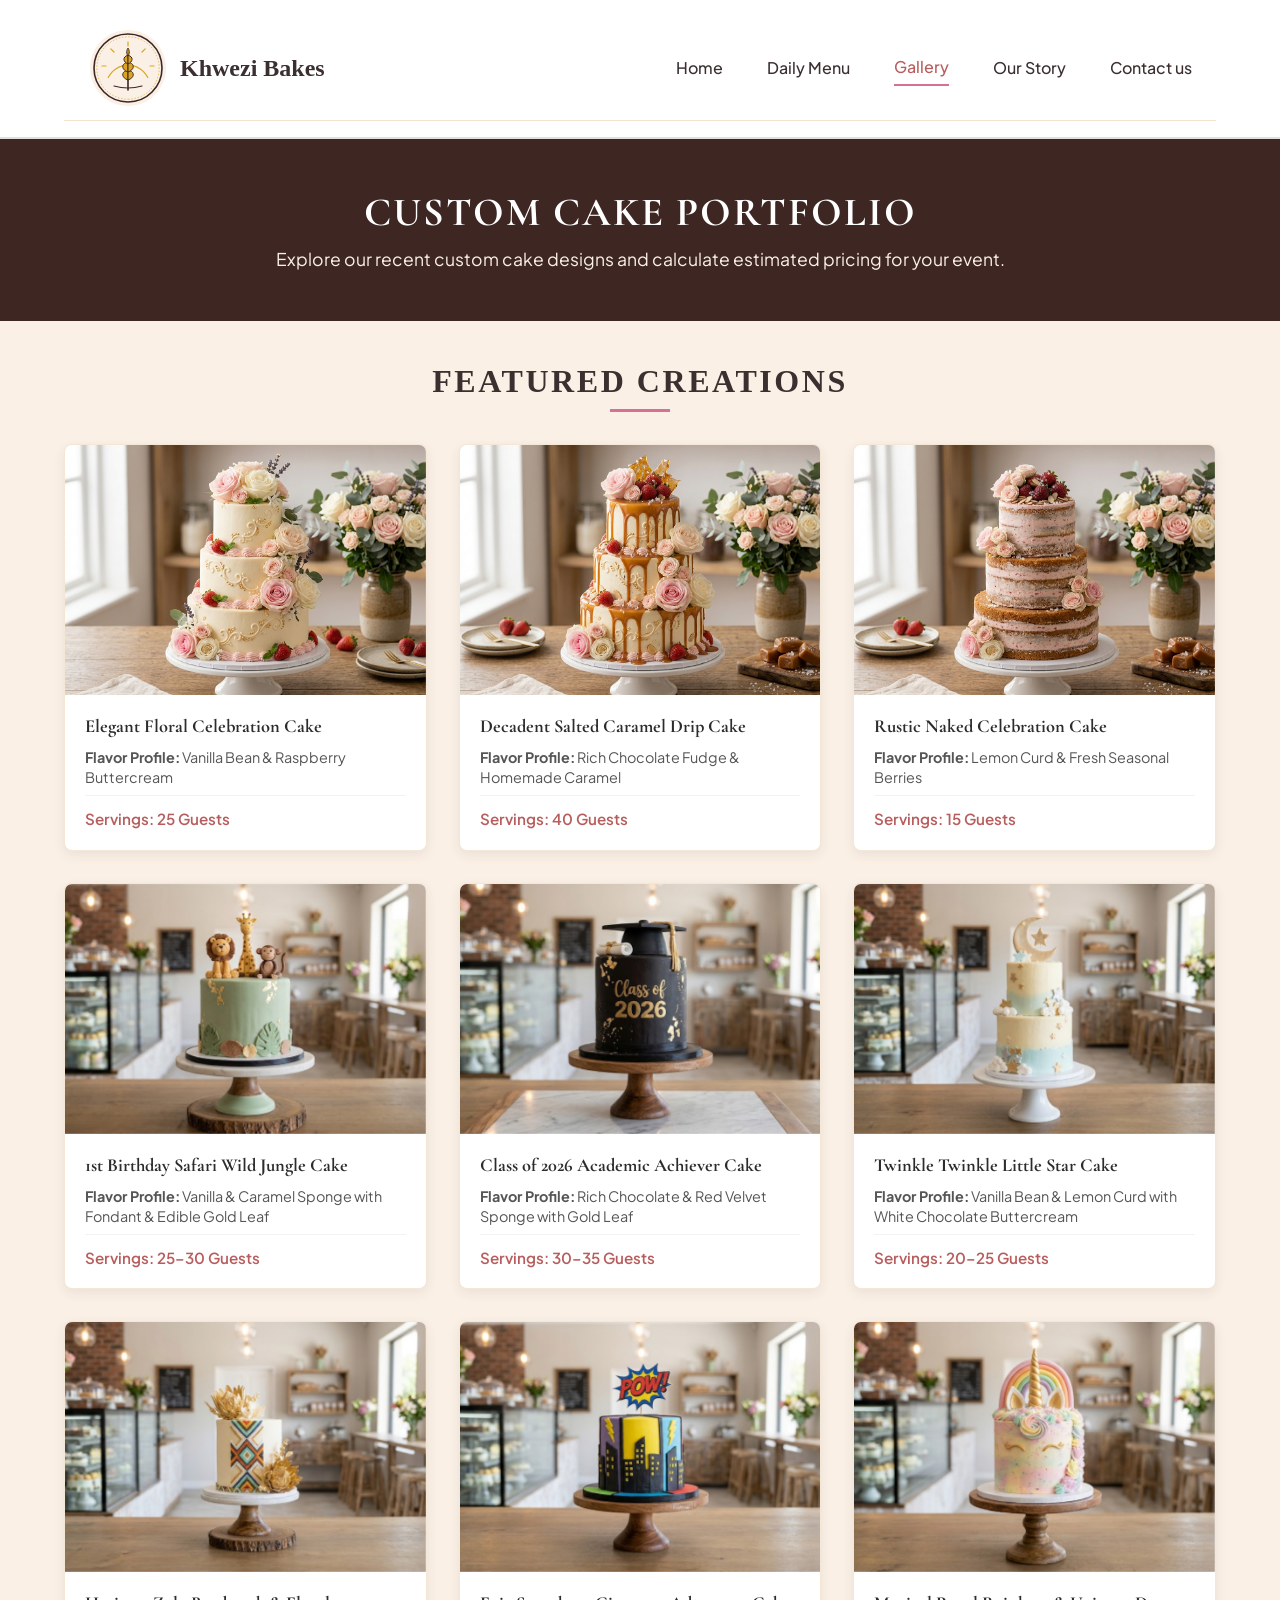
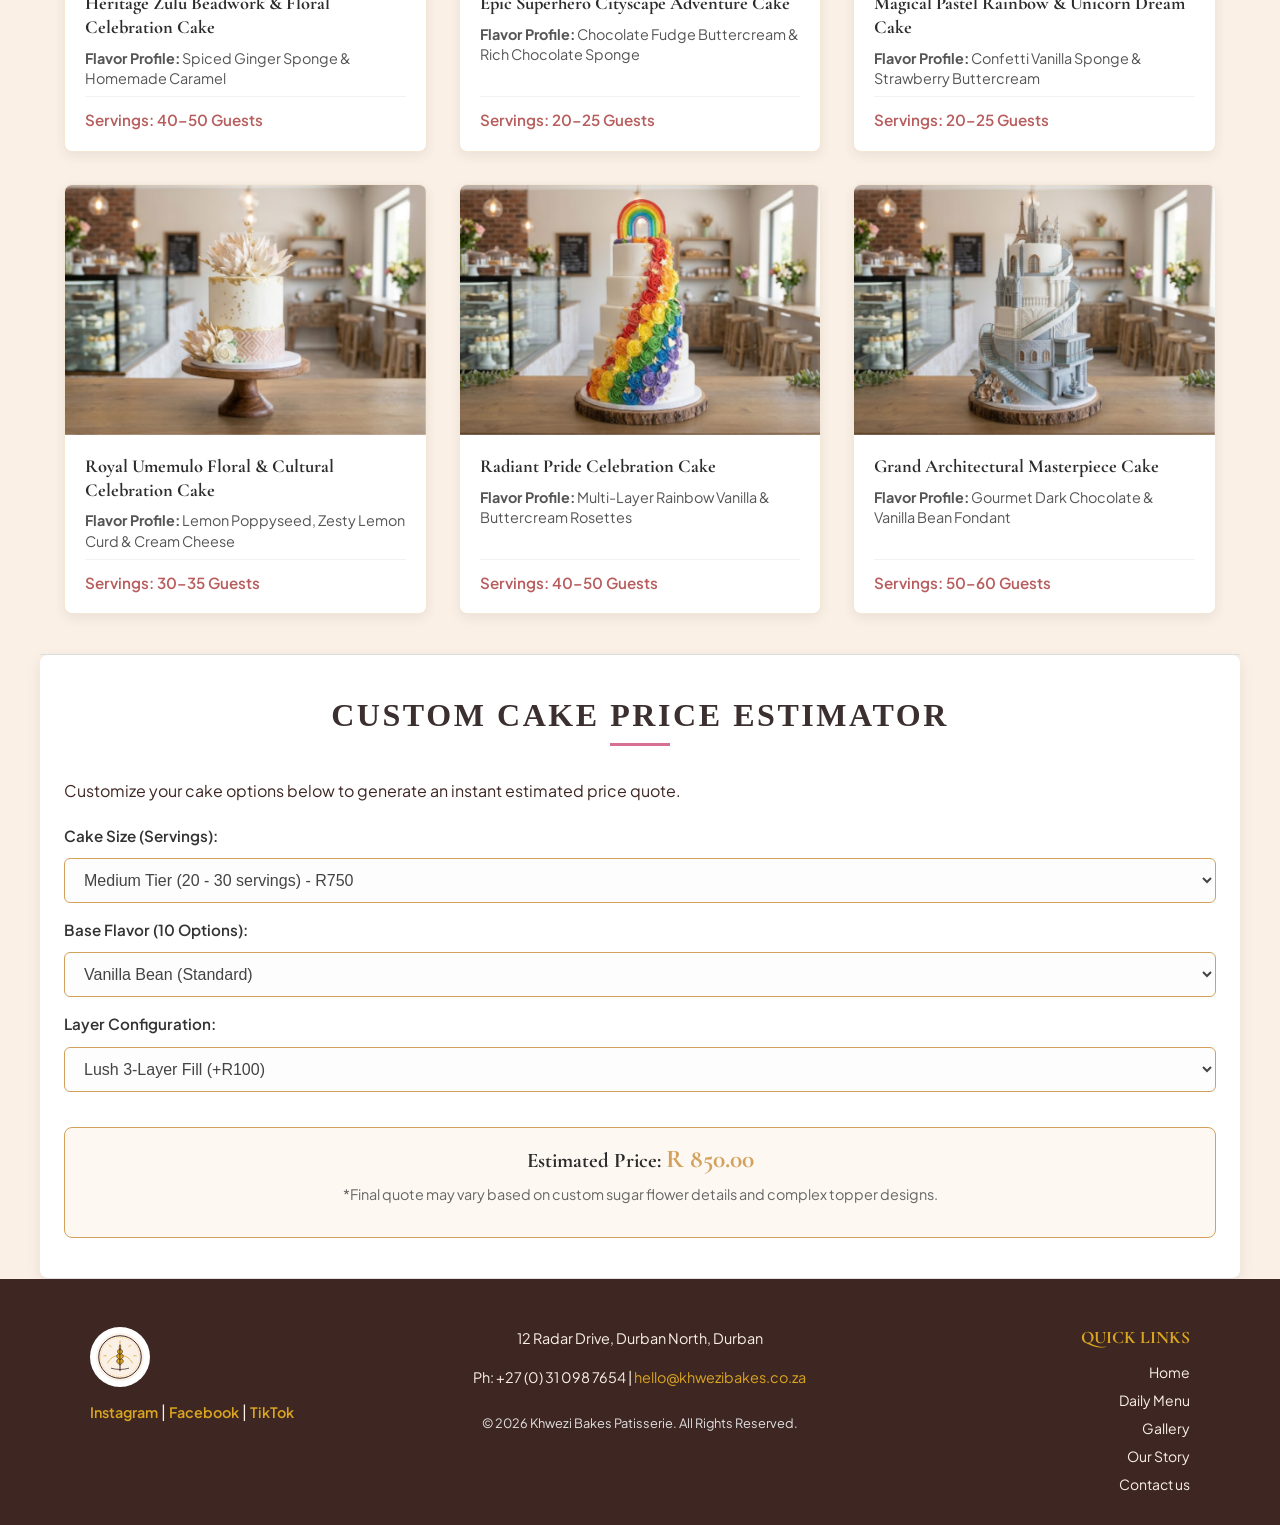
==== commit 08d05ebd: "Set active class for Gallery and remove from Contact Updated navigation links to reflect active page" ====
--- a/gallery.html
+++ b/gallery.html
@@ -47,9 +47,9 @@
             <nav class="nav-links" id="navLinks">
                 <a href="index.html">Home</a>
                 <a href="menu.html">Daily Menu</a>
-                <a href="gallery.html">Gallery</a>
+                <a href="gallery.html" class="active">Gallery</a>
                 <a href="story.html">Our Story</a>
-                <a href="contact.html" class="active">Contact us</a>
+                <a href="contact.html" >Contact us</a>
             </nav>
         </div>
     </div>
@@ -276,4 +276,4 @@
     <script src="script.js"></script>
 </body>
 
-</html>+</html>
